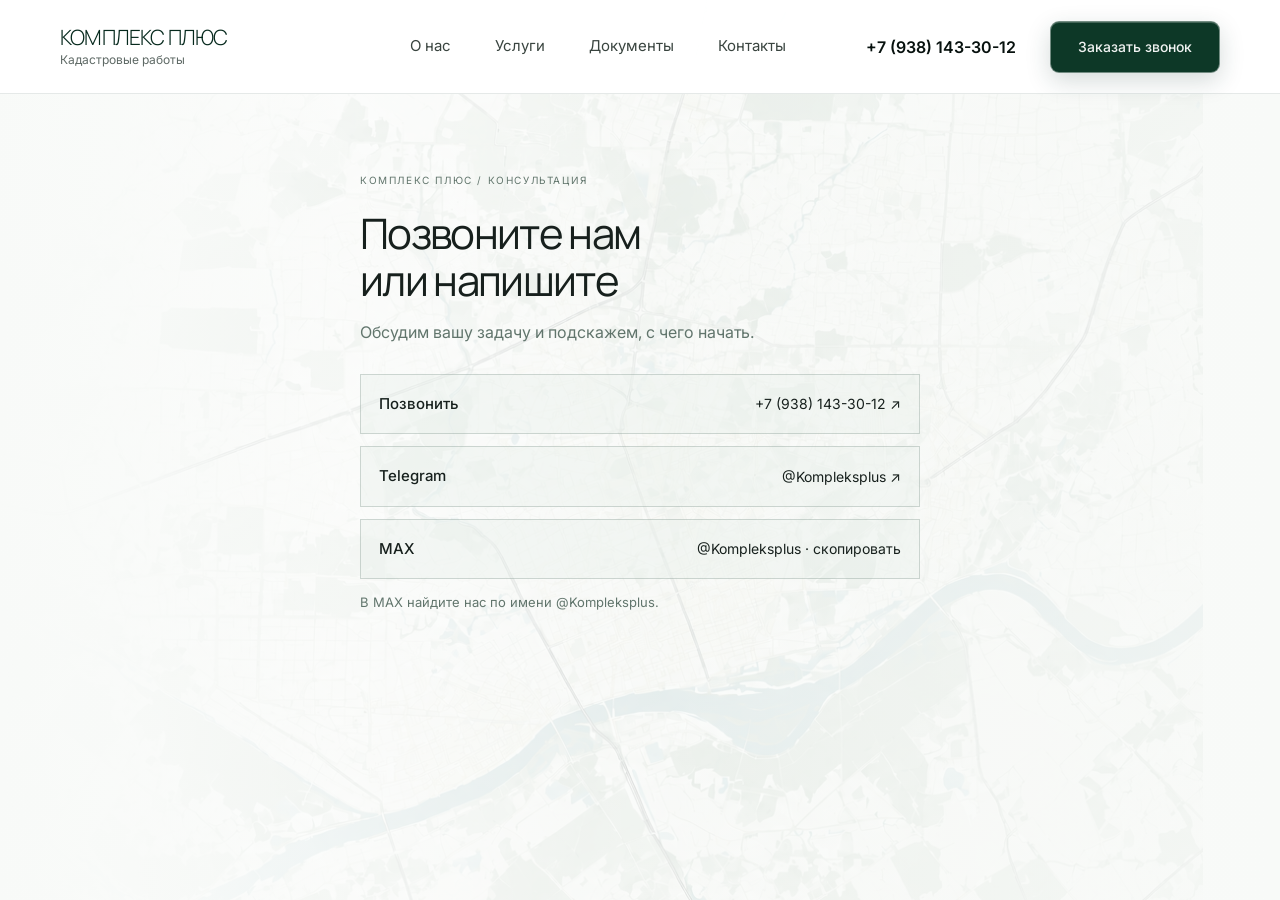
==== PythonProject1/complex-plus/consultation.html @ bce0e41c "Add shared consultation dialog and contact page" ====
<!DOCTYPE html>
<html lang="ru">
<head>
    <meta charset="UTF-8">
    <meta name="viewport" content="width=device-width, initial-scale=1.0">
    <title>Консультация — Комплекс Плюс</title>
    <meta name="description" content="Позвоните нам или напишите в MAX и Telegram.">
    <link rel="preconnect" href="https://fonts.googleapis.com">
    <link rel="preconnect" href="https://fonts.gstatic.com" crossorigin>
    <link href="https://fonts.googleapis.com/css2?family=Inter:wght@400;500;600;700;800&family=Manrope:wght@300;400;500;600;700&display=swap" rel="stylesheet">
    <link rel="stylesheet" href="css/style.css">
    <link rel="stylesheet" href="css/service-map.css">
    <link rel="stylesheet" href="css/service-directions.css">
    <link rel="stylesheet" href="css/mobile.css">
    <link rel="stylesheet" href="css/page-transitions.css">
    <link rel="stylesheet" href="css/consultation.css">
</head>
<body class="service-map-page">
<div class="service-map-background" aria-hidden="true"><img class="service-map-background__image" src="images/rostov-map2.png" alt=""></div>
<header class="header">
    <div class="container header__inner">

        <!-- Возврат на главную страницу -->
        <a href="index.html#home" class="logo" aria-label="Комплекс Плюс — главная страница">
            <span class="logo__title">КОМПЛЕКС ПЛЮС</span>
            <span class="logo__subtitle">Кадастровые работы</span>
        </a>

        <nav class="navigation" aria-label="Основная навигация">
            <a href="index.html#about" class="navigation__link">О нас</a>
            <a href="index.html#services" class="navigation__link">Услуги</a>
            <a href="index.html#documents" class="navigation__link">Документы</a>
            <a href="index.html#contacts" class="navigation__link">Контакты</a>
        </nav>

        <div class="header__right">
            <a href="tel:+79381433012" class="header__phone">+7 (938) 143-30-12</a>
            <a href="index.html#contacts" class="header__button">Заказать звонок</a>
        </div>

        <button class="mobile-menu" type="button" aria-label="Открыть меню">
            <span></span>
            <span></span>
            <span></span>
        </button>

    </div>
</header>
<main class="container consultation-page" aria-label="Консультация">
    <noscript><h1>Позвоните нам или напишите</h1><p><a href="tel:+79381433012">+7 (938) 143-30-12</a></p><p><a href="https://t.me/Kompleksplus">Telegram @Kompleksplus</a></p><p>MAX: @Kompleksplus</p></noscript>
</main>
<script src="js/mobile-menu.js"></script>
<script src="js/page-transitions.js"></script>
<script src="js/consultation.js"></script>
</body>
</html>
---- PythonProject1/complex-plus/css/style.css ----
/* =========/* =========================================================
   COMPLEX PLUS
   MAIN PAGE
   ========================================================= */

:root {
    --hero-map-x: 0px;
    --hero-map-y: 0px;
    --green: #06291d;
    --green-soft: #0c3b2a;
    --green-light: #245440;

    --black: #07110e;
    --text: #17201d;
    --text-soft: #5e6965;

    --white: #ffffff;
    --off-white: #f8faf8;

    --border: #dfe5e1;

    /* Цвет подсветки карты */
    --map-blue: #b9e3e8;
    --map-blue-strong: #9bd7df;

    --container: 1360px;

    --transition:
        0.35s cubic-bezier(.22, 1, .36, 1);
}


/* =========================================================
   RESET
   ========================================================= */

* {
    box-sizing: border-box;
    margin: 0;
    padding: 0;
}

html {
    scroll-behavior: smooth;
    overscroll-behavior-y: none;
}

body {
    min-width: 320px;

    font-family: "Inter", sans-serif;

    font-size: 16px;
    line-height: 1.5;

    color: var(--text);
    background: var(--white);

    -webkit-font-smoothing: antialiased;
}

a {
    color: inherit;
    text-decoration: none;
}

button,
input,
textarea {
    font: inherit;
}

button {
    border: 0;
}

img {
    display: block;
    max-width: 100%;
}


/* =========================================================
   CONTAINER
   ========================================================= */

.container {
    width: min(
        calc(100% - 120px),
        var(--container)
    );

    margin: 0 auto;
}


/* =========================================================
   HEADER
   ========================================================= */

.header {
    position: relative;
    z-index: 20;

    height: 94px;

    background: rgba(255, 255, 255, 0.96);

    border-bottom:
        1px solid rgba(6, 41, 29, 0.10);
}

.header__inner {
    height: 100%;

    display: flex;
    align-items: center;
}


/* LOGO */

.logo {
    display: flex;
    flex-direction: column;

    flex-shrink: 0;
}

.logo__title {
    color: var(--green);

    font-family: "Manrope", sans-serif;
    font-size: 21px;
    line-height: 1.1;
    font-weight: 300;

    letter-spacing: -0.8px;
}

.logo__subtitle {
    margin-top: 4px;

    color: var(--text-soft);

    font-size: 12px;
    line-height: 1.2;
}


/* NAVIGATION */

.navigation {
    display: flex;
    align-items: center;

    gap: 44px;

    margin-left: auto;
    margin-right: 80px;
}

.navigation__link {
    position: relative;

    color: #39443f;

    font-size: 15px;
    font-weight: 400;

    transition: color var(--transition);
}

.navigation__link:hover {
    color: var(--green);
}


/* HEADER RIGHT */

.header__right {
    display: flex;
    align-items: center;

    gap: 34px;
}

.header__phone {
    white-space: nowrap;

    color: var(--black);

    font-size: 16px;
    font-weight: 600;
}

.header__button {
    min-height: 52px;

    display: inline-flex;
    align-items: center;
    justify-content: center;

    padding: 0 27px;

    color: rgba(255, 255, 255, 0.94);

    background: #0d3827;

    border: 1px solid rgba(255, 255, 255, 0.42);
    border-radius: 9px;

    font-size: 14px;
    font-weight: 500;

    backdrop-filter: blur(12px);
    -webkit-backdrop-filter: blur(12px);

    box-shadow:
        inset 0 1px 0 rgba(255, 255, 255, 0.22),
        0 8px 25px rgba(22, 56, 50, 0.18);

    transition:
        transform var(--transition),
        background var(--transition),
        box-shadow var(--transition);
}
.header__button:hover {
    transform: translateY(-2px);

    background: #0d3827;

    box-shadow:
        inset 0 1px 0 rgba(255, 255, 255, 0.28),
        0 12px 30px rgba(22, 56, 50, 0.25);
}
/* MOBILE MENU */

.mobile-menu {
    display: none;

    width: 44px;
    height: 44px;

    margin-left: auto;

    align-items: center;
    justify-content: center;
    flex-direction: column;

    gap: 5px;

    background: transparent;

    cursor: pointer;
}

.mobile-menu span {
    width: 21px;
    height: 1px;

    background: var(--green);
}


/* =========================================================
   HERO
   ========================================================= */

.hero {
    position: relative;

    min-height: 770px;

    overflow: hidden;

    background: var(--white);
}


/* =========================================================
   MAP
   ========================================================= */

.hero__map {
    position: absolute;

    z-index: 0;

    top: 0;
    right: 0;
    bottom: 0;

    width: 72%;

    overflow: hidden;
}


/* КАРТА */

.hero__map-image {
    position: absolute;

    width: 100%;
    height: 100%;

    object-fit: cover;

    opacity: 0.27;

    filter:
        saturate(0.65)
        contrast(0.88)
        brightness(1.08);

    transform: scale(1.04);

    transition:
        opacity 1s ease,
        transform 1.4s cubic-bezier(.22, 1, .36, 1);
}


/* Плавное растворение карты слева */

.hero__map-fade {
    position: absolute;
    z-index: 1;

    inset: 0;

    background:
        linear-gradient(
            90deg,
            #ffffff 0%,
            rgba(255,255,255,0.82) 10%,
            rgba(255,255,255,0.30) 32%,
            rgba(255,255,255,0.06) 58%,
            rgba(255,255,255,0) 100%
        );

    pointer-events: none;
}


/* =========================================================
   HERO CONTENT
   ========================================================= */

.hero__container {
    position: relative;
    z-index: 5;

    min-height: 770px;

    display: flex;
    align-items: center;
}

.hero__content {
    width: 680px;
    padding-top: 0;
    transform: translateY(-50px);
}


/* EYEBROW */

.hero__eyebrow {
    margin-bottom: 28px;

    color: #2c644a;

    font-size: 12px;
    font-weight: 500;

    letter-spacing: 2.6px;

    opacity: 0;

    animation:
        heroFadeUp 0.8s 0.1s forwards;
}



/* SUBTITLE */

.hero__subtitle {
    margin-top: 31px;

    color: var(--green);

    font-size: 30px;
    line-height: 1.35;

    font-weight: 600;

    letter-spacing: -0.8px;

    opacity: 0;

    animation:
        heroFadeUp 0.9s 0.35s forwards;
}


/* DESCRIPTION */

.hero__description {
    max-width: 515px;

    margin-top: 25px;

    color: #5b6662;

    font-size: 18px;
    line-height: 1.65;

    font-weight: 400;

    opacity: 0;

    animation:
        heroFadeUp 0.9s 0.5s forwards;
}


/* BUTTON */


/* =========================================================
   OFFICE LOCATION
   ========================================================= */

.office-location {
    position: absolute;
    z-index: 8;

    left: 62%;
    top: 52%;

    width: 30px;
    height: 30px;
}


/* PIN */

.office-pin {
    position: absolute;

    inset: 0;

    width: 30px;
    height: 30px;

    display: flex;
    align-items: center;
    justify-content: center;

    border:
        1px solid rgba(6, 41, 29, 0.35);

    border-radius: 50%;

    background:
        rgba(255, 255, 255, 0.55);

    backdrop-filter: blur(3px);

    cursor: pointer;

    transition:
        transform var(--transition),
        background var(--transition);
}

.office-pin span {
    width: 11px;
    height: 11px;

    border-radius: 50%;

    background: var(--green);

    box-shadow:
        0 0 0 5px rgba(6, 41, 29, 0.10);
}


/* WAVES */

.office-pulse {
    position: absolute;

    left: 50%;
    top: 50%;

    width: 30px;
    height: 30px;

    border:
        1px solid rgba(6, 41, 29, 0.28);

    border-radius: 50%;

    transform:
        translate(-50%, -50%)
        scale(1);

    pointer-events: none;

    opacity: 0;
}

.office-pulse--one {
    animation:
        pulse 2.8s infinite;
}

.office-pulse--two {
    animation:
        pulse 2.8s 1.4s infinite;
}


/* CITY */

.office-city {
    position: absolute;

    top: 42px;
    left: 50%;

    transform:
        translateX(-50%);

    white-space: nowrap;

    color: rgba(7, 25, 18, 0.55);

    font-size: 19px;
    font-weight: 500;
}


/* =========================================================
   OFFICE CARD
   ========================================================= */

.office-card {
    position: absolute;
    z-index: 10;

    left: 50%;
    bottom: 43px;

    width: 450px;
    min-height: 170px;

    display: grid;

    grid-template-columns:
        155px 1fr;

    padding: 13px;

    background:
        rgba(255,255,255,0.97);

    border:
        1px solid rgba(6,41,29,0.08);

    border-radius: 9px;

    box-shadow:
        0 20px 60px rgba(6, 41, 29, 0.14),
        0 3px 12px rgba(6, 41, 29, 0.05);

    transform:
        translate(-50%, 20px)
        scale(0.94);

    transform-origin:
        center bottom;

    opacity: 0;
    visibility: hidden;

    transition:
        opacity 0.4s ease,
        visibility 0.4s ease,
        transform 0.55s cubic-bezier(.22, 1, .36, 1);
}


/* TRIANGLE */

.office-card::after {
    content: "";

    position: absolute;

    bottom: -9px;
    left: 50%;

    width: 17px;
    height: 17px;

    background: white;

    border-right:
        1px solid rgba(6,41,29,0.08);

    border-bottom:
        1px solid rgba(6,41,29,0.08);

    transform:
        translateX(-50%)
        rotate(45deg);
}


/* SHOW CARD */

.office-location:hover .office-card,
.office-location--active .office-card {
    opacity: 1;

    visibility: visible;

    transform:
        translate(-50%, 0)
        scale(1);
}

.office-location:hover .office-pin {
    transform: scale(1.08);
}


/* CARD IMAGE */

.office-card__image {
    width: 155px;
    height: 144px;

    overflow: hidden;

    border-radius: 5px;
}

.office-card__image img {
    width: 100%;
    height: 100%;

    object-fit: cover;

    transition:
        transform 0.7s
        cubic-bezier(.22, 1, .36, 1);
}

.office-location:hover
.office-card__image img {
    transform: scale(1.04);
}


/* CARD CONTENT */

.office-card__content {
    position: relative;

    padding:
        8px
        28px
        8px
        20px;
}

.office-card__content strong {
    display: block;

    margin-bottom: 9px;

    color: var(--black);

    font-size: 16px;
    font-weight: 600;
}

.office-card__content p {
    color: #222b27;

    font-size: 15px;
    line-height: 1.45;
}

.office-card__content span {
    display: block;

    margin-top: 13px;

    color: #68736e;

    font-size: 13px;
    line-height: 1.35;
}


/* ARROW */

.office-card__arrow {
    position: absolute;

    right: 20px;
    bottom: 20px;

    color: var(--green);

    font-size: 23px;

    transition:
        transform var(--transition);
}

.office-location:hover
.office-card__arrow {
    transform: translateX(5px);
}


/* CLOSE */

.office-card__close {
    position: absolute;
    z-index: 5;

    top: 11px;
    right: 13px;

    width: 22px;
    height: 22px;

    display: flex;
    align-items: center;
    justify-content: center;

    color: #89928e;

    background: transparent;

    font-size: 20px;
    line-height: 1;

    cursor: pointer;
}


/* =========================================================
   STATS
   ========================================================= */

.hero-stats {
    position: relative;
    z-index: 10;

    background: var(--white);
}

.hero-stats__inner {
    min-height: 125px;

    display: grid;

    grid-template-columns:
        repeat(3, 1fr);

    border-top:
        1px solid var(--border);
}

.stat {
    display: flex;
    align-items: center;

    gap: 23px;

    padding: 0 32px;

    border-right:
        1px solid var(--border);
}

.stat:first-child {
    padding-left: 0;
}

.stat:last-child {
    border-right: 0;
}

.stat strong {
    color: var(--black);

    font-size: 43px;
    line-height: 1;

    font-weight: 600;

    letter-spacing: -2px;
}

.stat span {
    color: #5d6864;

    font-size: 15px;
    line-height: 1.4;
}


/* =========================================================
   HERO ANIMATION
   ========================================================= */

@keyframes heroFadeUp {

    from {
        opacity: 0;

        transform:
            translateY(25px);
    }

    to {
        opacity: 1;

        transform:
            translateY(0);
    }
}


/* =========================================================
   OFFICE PULSE
   ========================================================= */

@keyframes pulse {

    0% {
        opacity: 0;

        transform:
            translate(-50%, -50%)
            scale(1);
    }

    15% {
        opacity: 0.7;
    }

    70% {
        opacity: 0;

        transform:
            translate(-50%, -50%)
            scale(3.5);
    }

    100% {
        opacity: 0;

        transform:
            translate(-50%, -50%)
            scale(3.5);
    }
}


/* =========================================================
   RESPONSIVE
   ========================================================= */

@media (max-width: 1100px) {

    .container {
        width:
            min(
                calc(100% - 70px),
                var(--container)
            );
    }

    .navigation {
        gap: 25px;

        margin-right: 35px;
    }

    .header__phone {
        display: none;
    }

    .hero__map {
        width: 65%;
    }

    .hero__content {
        width: 500px;
    }

    .office-location {
        left: 58%;
    }
}


/* =========================================================
   TABLET / MOBILE
   ========================================================= */

@media (max-width: 800px) {

    .container {
        width:
            calc(100% - 40px);
    }


    /* HEADER */

    .header {
        height: 76px;
    }

    .navigation,
    .header__right {
        display: none;
    }

    .mobile-menu {
        display: flex;
    }

    .logo__title {
        font-size: 18px;
    }

    .logo__subtitle {
        font-size: 10px;
    }


    /* HERO */

    .hero {
        min-height: 760px;
    }

    .hero__container {
        min-height: 760px;

        align-items: flex-start;

        padding-top: 95px;
    }

    .hero__content {
        width: 100%;

        position: relative;

        z-index: 6;
    }

    .hero__eyebrow {
        max-width: 320px;

        font-size: 10px;
        line-height: 1.7;

        letter-spacing: 2px;
    }

    .hero__title {
        font-size:
            clamp(60px, 17vw, 86px);

        letter-spacing: -4px;
    }

    .hero__subtitle {
        font-size: 23px;
    }

    .hero__description {
        max-width: 390px;

        font-size: 16px;
    }

    .hero__button {
        width:
            min(100%, 335px);
    }


    /* MAP */

    .hero__map {
        top: auto;
        bottom: 0;

        width: 100%;
        height: 55%;

        opacity: 0.9;
    }

    .hero__map-fade {
        background:
            linear-gradient(
                180deg,
                #ffffff 0%,
                rgba(255,255,255,0.88) 14%,
                rgba(255,255,255,0.25) 55%,
                rgba(255,255,255,0.08) 100%
            );
    }

    .hero__map-image {
        opacity: 0.22;
    }


    /* DISTRICTS */

.district--proletarsky {
        left: 73%;
        top: 58%;
    }

    .district--sovetsky {
        left: 28%;
        top: 51%;
    }

    .district--zheleznodorozhny {
        left: 42%;
        top: 73%;
    }

    .district--oktyabrsky {
        left: 72%;
        top: 29%;
    }


    /* OFFICE */

    .office-location {
        left: 57%;
        top: 58%;
    }

    .office-city {
        font-size: 16px;
    }

    .office-card {
        width:
            min(
                390px,
                calc(100vw - 40px)
            );

        grid-template-columns:
            110px 1fr;

        min-height: 130px;

        bottom: 38px;
    }

    .office-card__image {
        width: 110px;
        height: 105px;
    }

    .office-card__content {
        padding-left: 14px;
        padding-right: 20px;
    }

    .office-card__content strong {
        font-size: 14px;
    }

    .office-card__content p {
        font-size: 12px;
    }

    .office-card__content span {
        font-size: 11px;
    }


    /* STATS */

    .hero-stats__inner {
        min-height: auto;

        grid-template-columns: 1fr;

        padding: 0;
    }

    .stat,
    .stat:first-child {
        min-height: 95px;

        padding: 20px 0;

        border-right: 0;

        border-bottom:
            1px solid var(--border);
    }

    .stat:last-child {
        border-bottom: 0;
    }

    .stat strong {
        font-size: 34px;
    }
}


/* =========================================================
   SMALL MOBILE
   ========================================================= */

@media (max-width: 500px) {

    .hero__title {
        font-size: 62px;

        letter-spacing: -3px;
    }

    .hero__subtitle {
        font-size: 21px;
    }

    .hero__description {
        font-size: 15px;
    }

    .office-location {
        left: 54%;
    }

    .office-card {
        grid-template-columns:
            95px 1fr;

        width:
            calc(100vw - 30px);
    }

    .office-card__image {
        width: 95px;
        height: 95px;
    }

    .office-card__content p {
        font-size: 11px;
    }

    .office-card__content span {
        margin-top: 8px;

        font-size: 10px;
    }

    /*
     * На очень маленьком экране районы становятся
     * ещё спокойнее, чтобы карта не превращалась
     * в набор ярких пятен.
     */

}


/* =========================================================
   REDUCED MOTION
   ========================================================= */

@media (prefers-reduced-motion: reduce) {

    html {
        scroll-behavior: auto;
    }

    *,
    *::before,
    *::after {
        animation-duration: 0.01ms !important;

        animation-iteration-count: 1 !important;

        transition-duration: 0.01ms !important;
    }
}
/* =========================================================
/* =========================================================
   DISTRICT GLOW CANVAS
   ========================================================= */

.district-glow-canvas {
    position: absolute;

    inset: 0;

    width: 100%;
    height: 100%;

    z-index: 3;

    pointer-events: none;
}


/* =========================================================
   GLOW CANVAS
   ========================================================= */


/* =========================================================
   HERO — FINAL VISUAL TUNING
   Только Hero. Существующая механика районов не удаляется.
   ========================================================= */

.hero {
    --hero-green: #06291d;
    --hero-green-soft: #245440;
    --hero-line: rgba(6, 41, 29, .13);
    --hero-line-light: rgba(6, 41, 29, .065);
    --hero-muted: #68736e;
    position: relative;
    min-height: clamp(700px, calc(100svh - 88px), 900px);
    height: clamp(700px, calc(100svh - 88px), 900px);
    overflow: hidden;
    isolation: isolate;
    background: #fbfcfa;
}

.hero__map {
    top: 0;
    right: 0;
    bottom: 0;
    width: clamp(650px, 61vw, 1050px);
    height: 100%;
    overflow: hidden;
    z-index: 0;
    opacity: 1;
}

.hero__map-image {
    position: absolute;
    inset: 0;
    width: 100%;
    height: 100%;
    object-fit: contain;
    object-position: 56% 50%;
    opacity: .34;
    filter: saturate(.48) contrast(.94) brightness(1.08);
    transform: translate3d(var(--hero-map-x, 0px), var(--hero-map-y, 0px), 0);
    transition: transform 1.2s cubic-bezier(.22,1,.36,1), opacity .9s ease;
    will-change: transform;
}

.hero__map-fade {
    z-index: 1;
    background:
        linear-gradient(90deg,
            #fbfcfa 0%,
            rgba(251,252,250,.94) 13%,
            rgba(251,252,250,.55) 31%,
            rgba(251,252,250,.12) 57%,
            rgba(251,252,250,0) 82%),
        linear-gradient(180deg,
            rgba(251,252,250,.04) 0%,
            rgba(251,252,250,0) 74%,
            rgba(251,252,250,.24) 100%);
}

.district-glow-canvas {
    z-index: 3;
    opacity: .9;
}


.hero__technical {
    position: absolute;
    inset: 0;
    z-index: 2;
    pointer-events: none;
}

.hero-tech-line {
    position: absolute;
    display: block;
    background: var(--hero-line-light);
}

.hero-tech-line--h1 { left: 0; top: 24%; width: 44%; height: 1px; }
.hero-tech-line--h2 { left: 38%; bottom: 23%; width: 47%; height: 1px; }
.hero-tech-line--v1 { left: 38%; top: 12%; width: 1px; height: 73%; }
.hero-tech-line--v2 { right: 11%; top: 10%; width: 1px; height: 78%; background: var(--hero-line); }

.hero-tech-label {
    position: absolute;
    font: 500 9px/1 "Inter", sans-serif;
    letter-spacing: .12em;
    text-transform: uppercase;
    color: rgba(70,86,80,.46);
    white-space: nowrap;
}

.hero-tech-label--object { left: 39%; top: 21%; color: var(--hero-green-soft); }
.hero-tech-label--boundary { left: 57%; top: 16%; }
.hero-tech-label--region { right: 13%; top: 15%; color: var(--hero-green-soft); }
.hero-tech-label--scale { right: 12.8%; bottom: 20%; }
.hero-tech-label--coords { left: 39%; bottom: 20%; }

.hero-tech-point {
    position: absolute;
    width: 5px;
    height: 5px;
    border: 1px solid var(--hero-green-soft);
    border-radius: 50%;
    opacity: .55;
}
.hero-tech-point--map { right: 23%; top: 52%; }

.hero__container {
    position: relative;
    z-index: 7;
    height: 100%;
    min-height: 0;
    display: block;
    padding-top: clamp(94px, 12vh, 132px);
    box-sizing: border-box;
}

.hero__content {
    width: min(650px, 48vw);
    position: relative;
}

.hero__eyebrow {
    margin: 0 0 clamp(18px, 2.4vh, 28px);
    color: var(--hero-green-soft);
    font: 500 10px/1.2 "Inter", sans-serif;
    letter-spacing: .16em;
    text-transform: uppercase;
}

.hero__title {
    margin: 0;
    max-width: 720px;

    color: var(--hero-green);

    font-family: "Manrope", sans-serif;
    font-size: clamp(38px, 3.4vw, 48px);
    line-height: 1.08;
    font-weight: 400;
    letter-spacing: -.035em;

    text-transform: none;
}

.hero__subtitle {
    max-width: 620px;

    margin: 24px 0 0;

    color: #294439;

    font-family: "Manrope", sans-serif;
    font-size: clamp(20px, 1.65vw, 25px);
    line-height: 1.28;
    font-weight: 400;
    letter-spacing: -.025em;
}

.hero__description {
    max-width: 500px;
    margin: 18px 0 0;
    color: var(--hero-muted);
    font-size: 14px;
    line-height: 1.62;
    font-weight: 400;
}

.hero__button {
    min-height: 52px;
    display: inline-flex;
    align-items: center;
    gap: 24px;

    margin-top: clamp(35px, 5vh, 50px);
    position: relative;
    top: 25px;
    padding: 0 22px;

    color: #ffffff;
    background: var(--hero-green);

    border: 1px solid var(--hero-green);
    border-radius: 4px;

    font: 500 15px/1.2 "Inter", sans-serif;

    transition:
        color .22s ease,
        border-color .22s ease,
        background-color .35s ease,
        gap .4s cubic-bezier(.22,1,.36,1);
}

.hero__button:hover {
    transform: none;
    color: var(--hero-green);
    background: #ffffff;
    border-color: var(--hero-green);
    box-shadow: none;
    gap: 21px;
}

.hero__button-arrow {
    color: var(--hero-green-soft);
    transition: transform .28s cubic-bezier(.22,1,.36,1);
}
.hero__button:hover .hero__button-arrow { transform: translateX(3px); }

.hero__quick-links {
    position: absolute;
    left: 0;
    bottom: clamp(34px, 6vh, 58px);
    z-index: 8;
    display: grid;
    grid-template-columns: repeat(5, max-content);
    gap: clamp(14px, 2vw, 30px);
    width: auto;
    margin: 0;
    transform: none;
    white-space: normal;
}

.hero__quick-links a {
    display: grid;
    grid-template-columns: auto 30px;
    grid-template-rows: auto auto;
    column-gap: 8px;
    row-gap: 5px;
    min-width: 112px;
    color: #54685e;
    font: 400 10px/1.25 "Inter", sans-serif;
    letter-spacing: .01em;
    text-decoration: none;
    opacity: .1;
    transition: color .22s ease, opacity .22s ease;
}

.hero__quick-links a span {
    grid-column: 1;
    grid-row: 1;
    color: rgba(37,63,53,.85);
    font-size: 15px;
    letter-spacing: .08em;
    transition: color .22s ease;
}

.hero__quick-links a i {
    grid-column: 2;
    grid-row: 1;
    align-self: center;
    display: block;
    width: 24px;
    height: 1px;
    background: rgba(6,41,29,.16);
    transition: width .28s cubic-bezier(.22,1,.36,1), background .22s ease;
}

.hero__quick-links a b {
    grid-column: 1 / -1;
    grid-row: 2;
    font-weight: 400;
}

.hero__quick-links a:hover { color: var(--hero-green); opacity: 1; }
.hero__quick-links a:hover span { color: var(--hero-green-soft); }
.hero__quick-links a:hover i { width: 32px; background: var(--hero-green-soft); }

.hero__map-coordinates {
    position: absolute;
    right: 14%;
    bottom: clamp(34px, 6vh, 58px);
    z-index: 6;
    display: flex;
    gap: 22px;
    color: rgba(70,86,80,.48);
    font: 500 9px/1 "Inter", sans-serif;
    letter-spacing: .12em;
    text-transform: uppercase;
}
.hero__map-coordinates span:first-child { color: var(--hero-green-soft); }

.hero-scroll {
    position: absolute;
    top: 50%;
    right: clamp(18px, 2.5vw, 36px);
    z-index: 10;
    width: 24px;
    height: 230px;
    transform: translateY(-50%);
    display: flex;
    flex-direction: column;
    align-items: center;
    pointer-events: none;
}
.hero-scroll__index {
    color: rgba(70,86,80,.46);
    font: 500 8px/1 "Inter", sans-serif;
    letter-spacing: .08em;
    white-space: nowrap;
}

.hero-scroll__label {
    display: none;
}
.hero-scroll__label { writing-mode: vertical-rl; margin-top: 12px; }
.hero-scroll__track {
    position: relative;
    width: 1px;
    height: 145px;
    margin-top: 12px;
    background: rgba(6,41,29,.12);
    overflow: hidden;
}
.hero-scroll__track i {
    position: absolute;
    left: 0;
    top: 0;
    width: 1px;
    height: 0;
    background: var(--hero-green-soft);
}

.hero-cursor {
    position: fixed;
    left: 0;
    top: 0;
    z-index: 10050;
    width: 14px;
    height: 14px;
    pointer-events: none;
    opacity: 0;
    transform: translate3d(-100px,-100px,0);
    transition: opacity .2s ease, width .18s ease, height .18s ease;
}
.hero-cursor::before,
.hero-cursor::after,
.hero-cursor span::before,
.hero-cursor span::after {
    content: "";
    position: absolute;
    background: var(--hero-green);
}
.hero-cursor::before { left: 6px; top: 1px; width: 1px; height: 12px; }
.hero-cursor::after { left: 1px; top: 6px; width: 12px; height: 1px; }
.hero-cursor span::before { display: none; }
.hero-cursor span::after { display: none; }
.hero-cursor.is-visible { opacity: .78; }
.hero-cursor.is-active { width: 18px; height: 18px; }
.hero-cursor.is-active::before { left: 8px; height: 16px; }
.hero-cursor.is-active::after { top: 8px; width: 16px; }


@keyframes heroSystemIn {
    from { opacity: 0; transform: translateY(16px); }
    to { opacity: 1; transform: translateY(0); }
}

@media (prefers-reduced-motion: reduce) {
    .hero__content > *, .hero.hero--ready .hero__quick-links { animation: none !important; opacity: 1; transform: none; }
    .hero__map-image { transition: none; }
}

@media (max-width: 1100px) and (min-width: 801px) {
    .hero__map { width: 60vw; }
    .hero__content {
    width: min(700px, 48vw);
    position: relative;
}
    .hero__quick-links { gap: 14px; }
    .hero__quick-links a { min-width: 94px; }
}


/* =========================================================
   HERO — STABILITY PATCH
   Только безопасные исправления Hero.
   ========================================================= */

/* Карта всегда остаётся внутри собственного viewport. */
.hero__map {
    overflow: hidden;
}

.hero__map-image {
    max-width: 100%;
    max-height: 100%;
    object-fit: contain;
}

/*
 * Hero не должен становиться пустым, если interaction JS
 * временно не загрузился. Под loader контент всё равно скрыт
 * самим loader, а после его исчезновения Hero уже виден.
 */
.hero__content > * {
    opacity: 1;
    transform: none;
}

.hero.hero--ready .hero__content > * {
    opacity: 0;
    transform: translateY(16px);
    animation: heroSystemIn .8s cubic-bezier(.22,1,.36,1) forwards;
}

.hero.hero--ready .hero__eyebrow { animation-delay: .05s; }
.hero.hero--ready .hero__title { animation-delay: .13s; }
.hero.hero--ready .hero__subtitle { animation-delay: .22s; }
.hero.hero--ready .hero__description { animation-delay: .30s; }
.hero.hero--ready .hero__button { animation-delay: .39s; }

.hero.hero--ready .hero__quick-links {
    opacity: 1;
    transform: none;
    animation: none;
}
/* Технические маркеры не превращаются в крупные кресты. */
.hero-tech-point {
    width: 4px;
    height: 4px;
    opacity: .42;
}

/* Cursor существует только в Hero и не влияет на layout. */
.hero-cursor {
    pointer-events: none;
}

/* На устройствах без точного указателя cursor полностью выключен. */
@media (pointer: coarse) {
    .hero-cursor {
        display: none !important;
    }
}


/* =========================================================
   COMPLEX PLUS — GLOBAL CURSOR + FIXED PAGE SCROLL
   ========================================================= */
html.has-custom-scroll {
    scrollbar-width: none;
    -ms-overflow-style: none;
    scroll-behavior: smooth;
}
html.has-custom-scroll::-webkit-scrollbar, html.has-custom-scroll body::-webkit-scrollbar {
    width: 0; height: 0; display: none;
}

@media (pointer: fine) {
    body.has-custom-cursor, body.has-custom-cursor * { cursor: none !important; }
    .hero-cursor {
        position: fixed !important;
        left: 0; top: 0;
        z-index: 2147483647 !important;
        pointer-events: none !important;
    }
}

@media (pointer: coarse) {
    html, body, body * { cursor: auto !important; }
    .hero-cursor { display: none !important; }
}

.hero-scroll {
    position: fixed !important;
    top: 50%;
    right: clamp(18px, 2.5vw, 36px);
    z-index: 2147483646 !important;
    width: 42px;
    height: 230px;
    transform: translateY(-50%);
    pointer-events: none !important;
    display: flex;
    flex-direction: column;
    align-items: center;
}
.hero-scroll__track {
    position: relative;
    width: 1px;
    height: 145px;
    margin-top: 12px;
    background: rgba(6,41,29,.12);
    overflow: visible;
}
.hero-scroll__track i {
    background: #0c3b2a;
    transition: height .12s linear;
}

.hero__quick-links {
    bottom: clamp(148px, 19vh, 182px) !important;
}

.hero__map {
    width: min(72vw, 1080px);
    height: 100%;
}
.hero__map-image {
    width: 112%;
    height: 112%;
    max-width: none;
    max-height: none;
    object-fit: contain;
    object-position: 56% 50%;
    transform: translate3d(0, 0, 0);
}

@media (max-width: 1100px) and (min-width: 761px) {
    .hero__map { width: 68vw; }
    .hero__map-image { width: 108%; height: 108%; }
}

@media (max-width: 760px) {
    .hero-scroll { right: 10px !important; }
    .hero__quick-links { bottom: 72px !important; }
    .hero__map { width: 100%; }
    .hero__map-image { width: 100%; height: 100%; max-width: 100%; max-height: 100%; }
}

/* =========================================================
   FINAL FIX — HERO MAP + DISTRICT MASK ALIGNMENT
   Карта и canvas-маска имеют один и тот же viewport.
   ========================================================= */
.hero__map-image,
.district-glow-canvas {
    position: absolute;
    left: -8%;
    top: -10%;
    width: 116%;
    height: 116%;
    max-width: none;
    max-height: none;
}

.hero__map-image {
    object-fit: contain;
    object-position: 50% 50%;
    transform: none;
}

.district-glow-canvas {
    right: auto;
    bottom: auto;
}


/* Глобальный crosshair должен сохранить цвет после переноса в body. */
.hero-cursor,
.hero-cursor::before,
.hero-cursor::after {
    --hero-green: #06291d;
}

.hero-cursor {
    opacity: 0;
    visibility: visible;
}

.hero-cursor.is-visible {
    opacity: .82;
}

/* =========================================================
   ABOUT — CLEAN ASSEMBLY
   ========================================================= */

.about-section {
    position: relative;
    height: 190vh;
    min-height: 0;
    overflow: visible;

    background: #fbfcfa;

    color: #1d4035;
}


.about__stage {
    position: relative;

    width: 100%;
    height: 100%;
}


.about__sticky {
    position: sticky;

    top: 0;

    width: 100%;
    height: 100vh;

    min-height: 680px;

    display: flex;
    align-items: center;

    overflow: hidden;

    z-index: 1;
}


/* =========================================================
   CONTENT
   ========================================================= */

.about__inner {
    position: relative;

    z-index: 5;

    width: min(
        calc(100% - 120px),
        1320px
    );

    height: 100%;

    margin: 0 auto;

    display: flex;
    flex-direction: column;
    justify-content: center;

    padding: 92px 0 64px;
}


.about__meta {
    position: absolute;

    top: 78px;
    left: 0;
    right: 0;

    display: flex;
    justify-content: space-between;
    align-items: center;

    pointer-events: none;
}


.about__eyebrow,
.about__index {
    color: rgba(65, 86, 78, .55);

    font-family: "Inter", sans-serif;

    font-size: 9px;
    line-height: 1;

    font-weight: 400;

    letter-spacing: .22em;

    text-transform: uppercase;
}


.about__index {
    color: rgba(65, 86, 78, .38);
}


/* =========================================================
   MAIN COPY
   ========================================================= */

.about__copy {
    width: min(
        1180px,
        100%
    );

    margin: 0 auto;

    text-align: center;

    position: relative;
}


.about__statement {
    margin: 0 auto;

    width: 100%;

    color: #1d4035;

    /*
     * Manrope остаётся единственным шрифтом,
     * потому что он уже подключён в index.html.
     *
     * Размер уменьшен и начертание облегчено,
     * чтобы приблизиться к пропорциям референса.
     */

    font-family: "Manrope", sans-serif;

    font-size: clamp(
        42px,
        4.15vw,
        66px
    );

    line-height: 1.08;

    font-weight: 400;

    letter-spacing: -.052em;

    text-align: center;
}


.about__line {
    position: relative;

    display: block;

    width: 100%;

    overflow: visible;
}


/* =========================================================
   CHARACTER ASSEMBLY
   ========================================================= */

.about__fragment {
    position: relative;

    display: inline-block;

    opacity: 0;

    filter: blur(5px);

    transform:
        translate3d(0, 7px, 0);

    will-change:
        opacity,
        transform,
        filter;
}


.about__char {
    display: inline-block;

    opacity: 0;

    filter: blur(4px);

    transform:
        translate3d(0, 3px, 0);

    will-change:
        opacity,
        transform,
        filter;

    /*
     * Никаких CSS transition здесь:
     * движение полностью управляется scroll progress.
     */
}


.about__fragment--brand {
    color: #153f34;

    font-weight: 700;

    letter-spacing: -.055em;
}


.about__fragment em {
    color: #365d50;

    font-style: normal;

    font-weight: 400;
}


/* =========================================================
   DECORATIVE CORNERS AROUND BRAND
   =========================================================

   Не карточка и не рамка.
   Только четыре лёгких технических уголка,
   как в референсе.
   ========================================================= */

.about__line--brand {
    display: inline-block;

    width: auto;

    padding: 0 22px;
}


.about__line--brand::before,
.about__line--brand::after {
    content: "";

    position: absolute;

    top: 50%;

    width: 13px;
    height: 13px;

    pointer-events: none;

    transform: translateY(-50%);
}


/*
 * Левая часть:
 * верхний и нижний угол.
 */

.about__line--brand::before {
    left: 0;

    background:
        linear-gradient(
            #48675d,
            #48675d
        ) left top / 8px 1px no-repeat,

        linear-gradient(
            #48675d,
            #48675d
        ) left top / 1px 8px no-repeat,

        linear-gradient(
            #48675d,
            #48675d
        ) left bottom / 8px 1px no-repeat,

        linear-gradient(
            #48675d,
            #48675d
        ) left bottom / 1px 8px no-repeat;

    opacity: .72;
}


/*
 * Правая часть:
 * верхний и нижний угол.
 */

.about__line--brand::after {
    right: 0;

    background:
        linear-gradient(
            #48675d,
            #48675d
        ) right top / 8px 1px no-repeat,

        linear-gradient(
            #48675d,
            #48675d
        ) right top / 1px 8px no-repeat,

        linear-gradient(
            #48675d,
            #48675d
        ) right bottom / 8px 1px no-repeat,

        linear-gradient(
            #48675d,
            #48675d
        ) right bottom / 1px 8px no-repeat;

    opacity: .72;
}


/* =========================================================
   DESCRIPTION
   ========================================================= */

.about__text {
    width: min(
        700px,
        100%
    );

    margin: 42px auto 0;

    color: #64776f;

    font-family: "Inter", sans-serif;

    font-size: clamp(
        14px,
        1.08vw,
        17px
    );

    line-height: 1.58;

    font-weight: 400;

    letter-spacing: -.012em;

    text-align: center;
}


.about__text-line {
    display: block;

    opacity: 0;

    filter: blur(3.5px);

    transform:
        translate3d(0, 5px, 0);

    will-change:
        opacity,
        transform,
        filter;
}


/* =========================================================
   GEOMETRY
   ========================================================= */

.about__geometry {
    position: absolute;

    inset: 0;

    z-index: 1;

    pointer-events: none;
}


.about__drawing {
    position: absolute;

    inset: 0;

    width: 100%;
    height: 100%;

    overflow: visible;
}


/*
 * Главная идея:
 * геометрия теперь намного тише текста.
 */

.about__drawing line,
.about__drawing path,
.about__drawing circle {
    fill: none;

    stroke: rgba(
        76,
        103,
        94,
        .10
    );

    stroke-width: 1;

    vector-effect: non-scaling-stroke;
}


.about__grid {
    opacity: .22;
}


.about__boundary {
    opacity: .12;

    will-change:
        opacity,
        transform;
}


.about__cross {
    transform-origin:
        720px 444px;
}


.about__cross circle {
    fill: #55766b;

    stroke: none;
}


/* =========================================================
   TECHNICAL LABELS
   ========================================================= */

.about__technical {
    position: absolute;

    z-index: 2;

    color: rgba(
        70,
        91,
        83,
        .18
    );

    font-family: "Inter", sans-serif;

    font-size: 8px;

    line-height: 1;

    font-weight: 400;

    letter-spacing: .19em;

    text-transform: uppercase;

    white-space: nowrap;

    will-change:
        opacity,
        transform;
}


.about__technical--a {
    left: 9%;
    top: 19%;
}


.about__technical--b {
    right: 10%;
    top: 27%;
}


.about__technical--c {
    left: 11%;
    bottom: 23%;
}


.about__technical--d {
    right: 13%;
    bottom: 19%;
}


.about__technical--e {
    left: 24%;
    top: 31%;

    color: rgba(
        65,
        91,
        82,
        .20
    );
}


.about__technical--f {
    right: 25%;
    bottom: 31%;

    color: rgba(
        65,
        91,
        82,
        .20
    );
}


/* =========================================================
   COMPLETE STATE
   ========================================================= */

.about-section.is-complete
.about__technical {
    color: rgba(
        70,
        91,
        83,
        .14
    );
}


.about-section.is-complete
.about__boundary {
    opacity: .09;
}


/* =========================================================
   MOBILE
   ========================================================= */

@media (max-width: 760px) {

    .about-section {
        height: 180vh;
    }


    .about__sticky {
        height: 100vh;

        min-height: 620px;
    }


    .about__inner {
        width: calc(100% - 32px);

        padding:
            82px
            0
            42px;
    }


    .about__meta {
        top: 72px;
    }


    .about__eyebrow,
    .about__index {
        font-size: 7px;

        letter-spacing: .17em;
    }


    .about__copy {
        width: 100%;
    }


    .about__statement {
        font-size:
            clamp(
                30px,
                8.2vw,
                42px
            );

        line-height: 1.10;

        letter-spacing: -.045em;
    }


    .about__line {
        width: 100%;
    }


    .about__line--brand {
        width: auto;

        max-width: 100%;

        padding:
            0 16px;
    }


    .about__line--brand::before,
    .about__line--brand::after {
        width: 10px;
        height: 10px;
    }


    .about__fragment--brand {
        letter-spacing: -.05em;
    }


    .about__text {
        width: 100%;

        margin-top: 30px;

        font-size: 13px;

        line-height: 1.52;
    }


    .about__text-line {
        display: block;
    }


    .about__geometry {
        opacity: .72;
    }


    .about__grid {
        opacity: .14;
    }


    .about__technical {
        font-size: 6px;

        letter-spacing: .12em;
    }


    .about__technical--a {
        left: 7%;
        top: 16%;
    }


    .about__technical--b {
        right: 7%;
        top: 23%;
    }


    .about__technical--c {
        left: 7%;
        bottom: 19%;
    }


    .about__technical--d {
        right: 7%;
        bottom: 15%;
    }


    .about__technical--e,
    .about__technical--f {
        display: none;
    }


    .about__drawing {
        inset:
            -8%
            -10%;

        width: 120%;
        height: 116%;
    }
}


/* =========================================================
   REDUCED MOTION
   ========================================================= */

@media (prefers-reduced-motion: reduce) {

    .about-section {
        height: auto;

        min-height: 100vh;
    }


    .about__sticky {
        position: relative;

        height: auto;

        min-height: 100vh;
    }


    .about__fragment,
    .about__char,
    .about__text-line,
    .about__technical,
    .about__boundary {
        transition: none;
        animation: none;

        filter: none;

        transform: none;

        opacity: 1;
    }


    .about__technical {
        opacity: .12;
    }


    .about__boundary {
        opacity: .10;
    }
}
/* HEADER V2 — shared visual language; Hero/loader untouched */
.site-header.header{
    height:82px;
    background:rgba(251,252,250,.86);
    border-bottom:1px solid rgba(6,41,29,.08);
    backdrop-filter:blur(10px);
    -webkit-backdrop-filter:blur(10px);
}
.site-header .header__inner{position:relative}
.site-header .logo__title{
    color:#0b4d36;
    font-size:20px;
    font-weight:400;
    letter-spacing:-.8px;
}
.site-header .logo__subtitle{
    margin-top:3px;
    color:rgba(6,41,29,.46);
    font-size:9px;
    letter-spacing:.16em;
    text-transform:uppercase;
}
.site-header .navigation{
    margin-left:auto;
    margin-right:26px;
    gap:0;
    padding:7px 10px;
    background:rgba(255,255,255,.48);
    border:1px solid rgba(6,41,29,.07);
    border-radius:4px;
}
.site-header .navigation__link{
    padding:8px 15px;
    color:rgba(6,41,29,.68);
    font-size:12px;
    letter-spacing:.06em;
    text-transform:uppercase;
}
.site-header .navigation__link::after{
    content:"";
    position:absolute;left:15px;right:15px;bottom:3px;height:1px;
    background:#0b6544;transform:scaleX(0);transform-origin:left;
    transition:transform .45s cubic-bezier(.22,1,.36,1);
}
.site-header .navigation__link::before{
    content:"";position:absolute;width:3px;height:3px;border-radius:50%;
    left:7px;top:50%;background:#0b6544;opacity:0;transform:translateY(-50%);
    transition:opacity .35s ease;
}
.site-header .navigation__link:hover::after,
.site-header .navigation__link:focus-visible::after{transform:scaleX(1)}
.site-header .navigation__link:hover::before,
.site-header .navigation__link:focus-visible::before{opacity:1}
.site-header .site-header__phone{
    color:rgba(6,41,29,.55);
    font-size:11px;
    font-weight:400;
    letter-spacing:.06em;
    white-space:nowrap;
}
.site-header .mobile-menu{border:0;border-radius:0}

/* =========================================================
   HERO — SERVICE CARDS
   ========================================================= */
.hero__quick-links {
    position: absolute;
    left: 0;
    top: clamp(460px, 57vh, 550px);
    bottom: auto !important;
    z-index: 9;
    display: grid;
    grid-template-columns: repeat(5, minmax(0, 1fr));
    gap: 8px;
    width: min(100%, 980px);
    margin: 0;
    transform: none;
    white-space: normal;
}

.hero-service-card {
    position: relative;
    min-height: 128px;
    display: block !important;
    padding: 16px 16px 13px !important;
    box-sizing: border-box;
    overflow: hidden;

    border: 1px solid rgba(6,41,29,.16);
    border-radius: 3px;

    background: rgba(245,248,246,.94);
    color: #25362f !important;
    text-decoration: none;

    opacity: 1 !important;

    box-shadow: 0 5px 18px rgba(6,41,29,.045);

    transition:
        transform .65s cubic-bezier(.16,1,.3,1),
        background-color .5s ease,
        border-color .5s ease,
        box-shadow .65s cubic-bezier(.16,1,.3,1);
}

.hero-service-card:hover {
    transform: translateY(-6px);


    background: rgba(238,244,240,.98);
    border-color: rgba(6,41,29,.30);

    box-shadow:
        0 18px 38px rgba(6,41,29,.09),
        0 3px 10px rgba(6,41,29,.05);
}

.hero-service-card__name {
    display: block;
    max-width: 116px;

    font: 400 11px/1.3 "Inter", sans-serif;
    letter-spacing: -.01em;
    color: #25362f;

    transition:
        transform .4s cubic-bezier(.22,1,.36,1),
        color .3s ease;
}

.hero-service-card:hover .hero-service-card__name {
    transform: translateY(-2px);
    color: #163d2d;
}

.hero-service-card__svg {
    position: absolute;
    right: 13px;
    top: 38px;

    width: 58px;
    height: 54px;
    display: block;

    opacity: .82;

    transition:
        transform .55s cubic-bezier(.22,1,.36,1),
        opacity .4s ease;
}

.hero-service-card:hover .hero-service-card__svg {
    transform: translate3d(-5px,-4px,0) scale(1.04);
    opacity: 1;
}

.hero-service-card__arrow {
    position: absolute;
    left: 16px;
    bottom: 12px;

    display: block;

    color: rgba(6,41,29,.60);
    font: 400 16px/1 "Inter", sans-serif;

    transition:
        transform .45s cubic-bezier(.22,1,.36,1),
        color .3s ease;
}

.hero-service-card:hover .hero-service-card__arrow {
    color: var(--hero-green-soft);
    transform: translateX(7px);
}
@media (max-width: 1100px) and (min-width: 761px) {
    .hero__quick-links {
        width: min(100%, 900px);
        gap: 7px;
    }
    .hero-service-card {
        min-height: 122px;
        padding: 14px 13px 12px !important;
    }
    .hero-service-card__name { font-size: 10px; max-width: 105px; }
    .hero-service-card__svg { right: 8px; width: 50px; height: 48px; }
    .hero-service-card__arrow { left: 13px; bottom: 11px; }
}
/* HERO SERVICE CARDS — SMOOTH HOVER */
.hero-service-card {
    transition:
        transform .75s cubic-bezier(.16, 1, .3, 1),
        background-color .55s ease,
        border-color .55s ease,
        box-shadow .75s cubic-bezier(.16, 1, .3, 1) !important;
}

.hero-service-card:hover {
    transform: translateY(-6px) !important;
}

.hero-service-card__svg {
    transition:
        transform .75s cubic-bezier(.16, 1, .3, 1) !important;
}

.hero-service-card__arrow {
    transition:
        transform .65s cubic-bezier(.16, 1, .3, 1),
        color .45s ease !important;
}
/* Section markers share the progress track. */
.hero-scroll { overflow: visible; }
.hero-scroll__track { height: 180px; overflow: visible; }
.hero-scroll__track > i { position: absolute; top: 0; left: 0; width: 1px; }
.hero-scroll__steps { position: absolute; inset: 0; pointer-events: none; }
.hero-scroll__step { position: absolute; left: 12px; width: 24px; color: #5e6965; font: 500 9px/14px "Inter", sans-serif; transform: translateY(-50%); }
.hero-scroll__step::before { content: ""; position: absolute; left: -14px; top: 50%; width: 5px; height: .5px; background: currentColor; }
.hero-scroll__step.is-active { color: #06291d; font-weight: 600; }
---- PythonProject1/complex-plus/css/service-map.css ----
/* Единая спокойная карта для всех страниц услуг. */
.service-map-page {
    position: relative;
    isolation: isolate;
    background: transparent !important;
}

.service-map-background {
    position: fixed;
    z-index: 0;
    inset: 0;
    overflow: hidden;
    pointer-events: none;
    background: #f8faf8;
}

.service-map-page > header,
.service-map-page > main {
    position: relative;
    z-index: 1;
}

/* Убираем старые цельные подложки: остаётся только общая карта. */
.service-map-page .mezhevanie-page,
.service-map-page .expert-conclusion-main,
.service-map-page .tech-plan-main,
.service-map-page .inspection-main,
.service-map-page .kpt {
    background: transparent !important;
}

.service-map-page .tech-plan-main::before,
.service-map-page .kpt__background {
    display: none;
}

.service-map-background::after {
    content: "";
    position: absolute;
    inset: 0;
    background: linear-gradient(
        90deg,
        rgba(248, 250, 248, 0.88) 0%,
        rgba(255, 255, 255, 0.45) 28%,
        rgba(255, 255, 255, 0.20) 52%,
        rgba(248, 250, 248, 0.65) 100%
    );
}

.service-map-background__image {
    position: absolute;
    inset: -6%;
    width: 112%;
    height: 112%;
    object-fit: cover;
    opacity: 0.22;
    filter: saturate(0.7) contrast(0.95) brightness(1.05);
}

/* Карточки с отдельными картами больше не конкурируют с единым фоном. */
.service-map-page .map-card,
.service-map-page .kpt-map,
.service-map-page .tech-map-card,
.service-map-page .inspection-map-card {
    display: none;
}

@media (max-width: 700px) {
    .service-map-background__image {
        inset: -12%;
        width: 124%;
        height: 124%;
    }
    .service-map-background__image { opacity: 0.18; }
}
---- PythonProject1/complex-plus/css/service-directions.css ----
/* Shared layout for the three service directions. */
.direction-page { padding: 32px 0 72px; color: var(--green); }
.direction-breadcrumbs { display: flex; flex-wrap: wrap; gap: 10px; font-size: 13px; color: var(--text-soft); }
.direction-intro { max-width: 820px; padding: 48px 0 32px; }
.direction-eyebrow, .direction-card__index { font-size: 10px; letter-spacing: .16em; color: var(--text-soft); }
.direction-intro h1 { margin: 20px 0; font-family: "Manrope", sans-serif; font-size: clamp(38px, 5vw, 70px); font-weight: 400; line-height: 1.08; letter-spacing: -.05em; }
.direction-intro p { max-width: 600px; font-size: 17px; line-height: 1.6; color: var(--text-soft); }
.direction-nav { display: flex; flex-wrap: wrap; gap: 12px 28px; padding: 20px 0; border-top: 1px solid rgba(6,41,29,.15); border-bottom: 1px solid rgba(6,41,29,.15); }
.direction-nav a { font-size: 15px; padding: 8px 0; color: var(--text-soft); }
.direction-nav a[aria-current="page"] { color: var(--green); border-bottom: 1px solid currentColor; }
.direction-grid { display: grid; grid-template-columns: repeat(2, minmax(0,1fr)); gap: 20px; margin-top: 32px; }
.direction-card { padding: 28px; border: 1px solid rgba(6,41,29,.15); background: rgba(248,250,248,.85); }
.direction-card h2 { margin: 18px 0 14px; font-family: "Manrope", sans-serif; font-size: 28px; line-height: 1.2; font-weight: 400; }
.direction-card p { font-size: 15px; line-height: 1.6; color: var(--text-soft); }
.direction-card a { display: inline-flex; gap: 20px; margin-top: 24px; padding-bottom: 6px; border-bottom: 1px solid currentColor; }
.direction-back { display: inline-block; margin-top: 32px; font-size: 15px; }
.direction-page a:focus-visible { outline: 2px solid var(--green); outline-offset: 5px; }
@media (max-width:760px) {
    .direction-page { padding: 24px 0 48px; }
    .direction-intro { padding: 32px 0 24px; }
    .direction-grid { grid-template-columns: minmax(0,1fr); gap: 14px; }
    .direction-card { padding: 24px; }
    .direction-card h2 { font-size: 26px; }
}
---- PythonProject1/complex-plus/css/mobile.css ----
/* Единый мобильный слой: сохраняет стиль сайта и делает все разделы удобными для телефона. */

@media (max-width: 760px) {
    html { scroll-behavior: smooth; }


    .container {
        width: min(calc(100% - 32px), 620px);
    }

    .service-map-background__image {
        inset: -14%;
        width: 128%;
        height: 128%;
        opacity: .16;
    }

    .service-map-background::after {
        background: rgba(248, 250, 248, .74);
    }

    .mezhevanie-top,
    .tech-plan-top,
    .inspection-top,
    .inspection-bottom,
    .expert-conclusion-top,
    .bottom-section,
    .tech-plan-bottom,
    .kpt__grid {
        grid-template-columns: 1fr !important;
        grid-template-areas: none !important;
        gap: 30px;
    }

    .mezhevanie-left,
    .reasons,
    .info-card,
    .tech-info-card,
    .tech-reasons,
    .tech-document-column,
    .inspection-info-card,
    .inspection-reasons,
    .inspection-warning-card,
    .expert-details,
    .expert-info-card,
    .warning-card,
    .tech-warning-card,
    .kpt-card--border,
    .kpt-list--contains,
    .kpt-list--purpose {
        grid-column: auto !important;
        grid-row: auto !important;
        width: 100%;
        max-width: none;
        margin: 0;
    }

    .page-title,
    .tech-page-title,
    .inspection-page-title__text {
        font-size: clamp(38px, 11vw, 50px);
        letter-spacing: -1.8px;
        white-space: normal;
    }

    .tech-document-column { align-items: flex-start; }
    .tech-document-image { width: min(64vw, 260px); }

    .expert-details { margin-top: 0; }
    .expert-conclusion-bottom {
        margin-top: 36px;
        transform: none;
    }

    .info-card,
    .expert-info-card,
    .inspection-info-card,
    .tech-info-card {
        border-radius: 24px;
    }

    .warning-card,
    .tech-warning-card,
    .inspection-warning-card,
    .expert-warning-card {
        min-height: auto;
        padding: 26px 22px;
    }

    .header__button,
    .hero__button {
        min-height: 48px;
    }

    .services {
        padding: 54px 0 60px;
    }

    .services__title {
        font-size: clamp(37px, 10.5vw, 48px);
        letter-spacing: -2px;
    }

    .services__description {
        font-size: 15px;
        line-height: 1.55;
    }

    /* Directions below the introduction; drawings beside the direction list. */
    .services__topline {
        flex-wrap: wrap;
        justify-content: flex-start;
        gap: 12px;
        line-height: 1.5;
    }

    .services__topline span:last-child {
        display: block;
        overflow-wrap: anywhere;
    }

    .services__topline span:last-child::before,
    .services__topline span:last-child::after { display: none; }

    .services__intro-row {
        grid-template-columns: minmax(0, 1fr);
        min-height: 0;
    }

    .services__intro {
        padding: 30px 0 24px;
        border-right: 0;
    }

    .services__description { max-width: none; margin-top: 20px; }

    .services__service-stage {
        grid-template-columns: minmax(0, 1.2fr) minmax(0, 1fr);
        gap: 20px 12px;
        align-items: center;
    }

    .services__service-nav {
        grid-column: 1;
        grid-row: 1;
        padding: 0;
        border-right: 0;
        min-width: 0;
    }

    .services__service-tab {
        grid-template-columns: 18px minmax(0, 1fr) 14px;
        gap: 6px;
        padding: 12px 0;
        min-height: 76px;
    }

    .services__service-marker { display: none; }
    .services__service-name { font-size: 15px; overflow-wrap: anywhere; }
    .services__service-arrow { font-size: 16px; }
    .services__service-tab::before { display: none; }

    .services__service-detail { display: contents; }

    .services__detail-graphic {
        grid-column: 2;
        grid-row: 1;
        width: 100%;
        min-width: 0;
        min-height: 0;
        aspect-ratio: 1;
        margin: 0;
    }

    .services__detail-graphic > .services__drawing { min-height: 0; }

    .services__detail-graphic:not([data-service]) .services__drawing--cadastral {
        display: block;
    }

    .services__detail-meta { grid-column: 1 / -1; grid-row: 2; gap: 12px; }

    .services__detail-copy {
        grid-column: 1 / -1;
        grid-row: 3;
        transform: none;
    }

    .services__detail-copy h3 { margin-top: 0; font-size: 32px; }
    .services__detail-copy p { max-width: none; margin-top: 16px; }
    .services__detail-link { font-size: 16px; gap: 12px; }
    .services__direction-hint { display: none; }

    .services__problems-head {
        grid-template-columns: minmax(0, 1fr);
        gap: 20px;
        padding: 40px 0 24px;
    }

    .services__problems-title { font-size: clamp(36px, 10vw, 48px); }
    /* Градиент карты начинается немного выше в зоне Ворошиловского района. */
    .hero__map-fade {
        background: linear-gradient(
            180deg,
            rgba(255,255,255,0) 0%,
            rgba(255,255,255,0) 72%,
            rgba(255,255,255,.08) 82%,
            rgba(255,255,255,.16) 100%
        );
    }

}

@media (max-width: 380px) {
    .container { width: calc(100% - 24px); }
    .page-title,
    .tech-page-title,
    .inspection-page-title__text { font-size: 37px; }
}
/* =========================================================
   ДОРАБОТКА МОБИЛЬНОЙ ГЛАВНОЙ СТРАНИЦЫ
   ========================================================= */

@media (max-width: 760px) {
    /* One flowing mobile layout: text, map, consultation, service cards.
       Flatten only the decorative wrappers so the map can sit before the button. */
    .hero {
        display: grid;
        grid-template-columns: minmax(0, 1fr);
        height: auto;
        min-height: 0;
        padding: 28px 16px 40px;
    }

    .hero__container,
    .hero__content {
        display: contents;
    }

    .hero__title { order: 1; }
    .hero__subtitle { order: 2; }

    .hero.hero--ready .hero__content > * {
        opacity: 1;
        transform: none;
        animation: none;
    }

    .hero__description,
    .hero__technical,
    .hero__map-coordinates,
    .hero__map-fade,
    .district-labels {
        display: none;
    }

    .hero__map {
        order: 3;
        position: relative;
        inset: auto;
        width: 100%;
        height: auto;
        aspect-ratio: 3 / 2;
        margin: 20px 0;
        opacity: 1;
    }

    .hero__map-image {
        inset: 0;
        width: 100%;
        height: 100%;
        object-fit: contain;
        object-position: center;
        opacity: 0.24;
        transform: none;
    }

    .district-glow-canvas {
        inset: 0;
        width: 100%;
        height: 100%;
    }

    .hero__button {
        order: 4;
        width: 100%;
        top: auto;
        margin: 0;
        min-height: 52px;
        justify-content: space-between;
        gap: 12px;
    }

    .hero__quick-links {
        order: 5;
        position: static;
        display: grid;
        grid-template-columns: repeat(2, minmax(0, 1fr));
        width: 100%;
        margin: 16px 0 0;
        padding: 0;
        gap: 10px;
        transform: none;
        white-space: normal;
    }

    .hero-service-card__name {
        max-width: none;
        font-size: 14px;
        line-height: 1.35;
    }

    /* На мобильном текстовый блок «О нас» не должен обрезаться
       из-за двухколоночной desktop-сетки и смещения правого блока. */

    .about__statement {
        width: 100%;
        max-width: none;
        min-width: 0;
        padding-top: 0;
        transform: none;
    }

    /* Районы: координаты вычисляются JS по одной и той же маске.
       Не задаём отдельные translate для районов в mobile.css. */
    .district-labels .district-name[data-district] {
        transform: translate(-50%, -50%);
        transition:
            color 0.9s cubic-bezier(.22, 1, .36, 1),
            font-size 0.9s cubic-bezier(.22, 1, .36, 1),
            font-weight 0.9s cubic-bezier(.22, 1, .36, 1),
            text-shadow 0.9s ease;
    }

    .district-labels .district-name[data-district] {
        font-size: 9px;
    }

    .district-labels .district-name[data-district].district-name--active {
        font-size: 10px;
    }
}

/* Header has its own breakpoint: the 768px layout still needs a mobile menu. */
@media (max-width: 768px) {
    .hero-scroll { display: none; }
    .header, .site-header.header { height: auto; min-height: 72px; padding: 14px 0 12px; }
    .header .header__inner { width: calc(100% - 32px); height: auto; flex-wrap: wrap; gap: 12px; min-width: 0; }
    .header .logo { min-width: 0; flex-shrink: 1; }
    .header .logo__title { font-size: 18px; }
    .header .logo__subtitle { font-size: 10px; letter-spacing: .08em; }
    .header .header__right { display: none; }
    .header .navigation { display: none; order: 3; width: 100%; min-width: 0; margin: 0; padding: 8px 0 0; gap: 8px; background: transparent; border: 0; }
    .header--menu-open .navigation { display: grid; grid-template-columns: repeat(2, minmax(0, 1fr)); }
    .header .navigation__link { display: flex; align-items: center; min-height: 44px; padding: 8px 10px; font-size: 14px; white-space: normal; }
    .header .mobile-menu { display: inline-flex; flex: 0 0 44px; align-items: center; justify-content: center; flex-direction: column; gap: 5px; width: 44px; height: 44px; margin-left: auto; padding: 0; border: 1px solid rgba(6,41,29,.12); border-radius: 10px; background: transparent; box-shadow: none; }
    .header .mobile-menu span { display: block; width: 20px; height: 1px; background: #06291d; transition: transform .2s ease, opacity .2s ease; }
    .header--menu-open .mobile-menu span:nth-child(1) { transform: translateY(6px) rotate(45deg); }
    .header--menu-open .mobile-menu span:nth-child(2) { opacity: 0; }
    .header--menu-open .mobile-menu span:nth-child(3) { transform: translateY(-6px) rotate(-45deg); }
}
---- PythonProject1/complex-plus/css/page-transitions.css ----
/* Content remains readable without JavaScript and with reduced motion. */
@media (prefers-reduced-motion: no-preference) {
    body { opacity: 1; transition: opacity .32s ease-in-out; }
    body.page-leaving { opacity: 0; }

    .direction-page .direction-breadcrumbs,
    .direction-page .direction-intro,
    .direction-page .direction-nav,
    .direction-page .direction-card,
    .direction-page .direction-back {
        animation: directionReveal .85s cubic-bezier(.22, 1, .36, 1) backwards;
    }

    .direction-page .direction-breadcrumbs { animation-delay: .05s; }
    .direction-page .direction-intro { animation-delay: .12s; }
    .direction-page .direction-nav { animation-delay: .22s; }
    .direction-page .direction-card:nth-child(1) { animation-delay: .32s; }
    .direction-page .direction-card:nth-child(2) { animation-delay: .42s; }
    .direction-page .direction-card:nth-child(3) { animation-delay: .52s; }
    .direction-page .direction-card:nth-child(4) { animation-delay: .62s; }
    .direction-page .direction-back { animation-delay: .72s; }

    @keyframes directionReveal {
        from { opacity: 0; transform: translateY(22px); }
        to { opacity: 1; transform: translateY(0); }
    }
}
---- PythonProject1/complex-plus/css/consultation.css ----
.consultation-dialog { width: min(560px, calc(100% - 32px)); max-height: calc(100dvh - 32px); margin: auto; padding: 0; border: 1px solid rgba(6,41,29,.18); border-radius: 16px; color: #06291d; background: #fbfcfa; }
.consultation-dialog::backdrop { background: rgba(6,41,29,.38); backdrop-filter: blur(4px); }
.consultation-content { position: relative; padding: 40px; }
.consultation-close { position: absolute; top: 12px; right: 12px; width: 44px; height: 44px; border: 0; background: transparent; color: inherit; font-size: 28px; cursor: pointer; }
.consultation-eyebrow { font-size: 10px; letter-spacing: .16em; color: #61756c; }
.consultation-title { margin: 20px 0 16px; font-family: "Manrope", sans-serif; font-size: clamp(30px, 6vw, 42px); line-height: 1.12; font-weight: 400; letter-spacing: -.04em; }
.consultation-description { font-size: 16px; line-height: 1.6; color: #61756c; }
.consultation-options { display: grid; gap: 12px; margin-top: 28px; }
.consultation-option { display: flex; flex-wrap: wrap; justify-content: space-between; align-items: center; gap: 8px 16px; width: 100%; padding: 18px; border: 1px solid rgba(6,41,29,.16); background: rgba(232,240,235,.4); color: inherit; text-align: left; font: inherit; cursor: pointer; }
.consultation-option strong { font-size: 15px; font-weight: 500; }
.consultation-option span { font-size: 14px; }
.consultation-option:hover { background: #e8f0eb; }
.consultation-content :focus-visible { outline: 2px solid #245440; outline-offset: 3px; }
.consultation-status { min-height: 22px; margin-top: 14px; color: #61756c; font-size: 13px; line-height: 1.5; }
.consultation-open { overflow: hidden; }
.consultation-page { max-width: 640px; margin: 32px auto; }
@media (max-width: 480px) { .consultation-content { padding: 32px 22px 22px; } }
@media (prefers-reduced-motion: no-preference) { .consultation-dialog[open] { animation: consultationEnter .35s cubic-bezier(.22,1,.36,1); } @keyframes consultationEnter { from { opacity: 0; transform: translateY(18px); } to { opacity: 1; transform: translateY(0); } } }
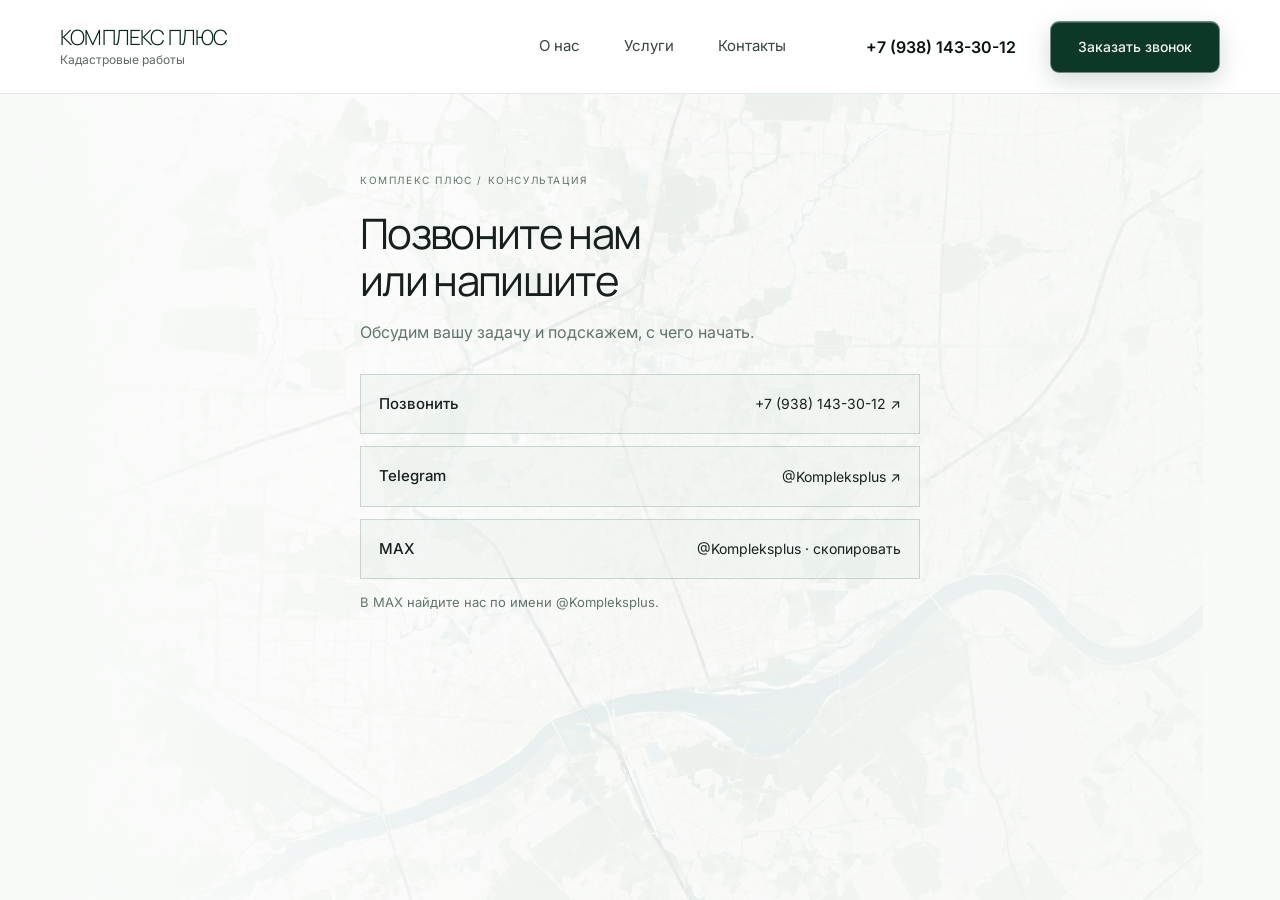
==== commit a0d5394c: "Remove documents navigation and improve contacts" ====
--- a/PythonProject1/complex-plus/consultation.html
+++ b/PythonProject1/complex-plus/consultation.html
@@ -29,7 +29,6 @@
         <nav class="navigation" aria-label="Основная навигация">
             <a href="index.html#about" class="navigation__link">О нас</a>
             <a href="index.html#services" class="navigation__link">Услуги</a>
-            <a href="index.html#documents" class="navigation__link">Документы</a>
             <a href="index.html#contacts" class="navigation__link">Контакты</a>
         </nav>
 
--- a/PythonProject1/complex-plus/css/service-directions.css
+++ b/PythonProject1/complex-plus/css/service-directions.css
@@ -9,16 +9,25 @@
 .direction-nav a { font-size: 15px; padding: 8px 0; color: var(--text-soft); }
 .direction-nav a[aria-current="page"] { color: var(--green); border-bottom: 1px solid currentColor; }
 .direction-grid { display: grid; grid-template-columns: repeat(2, minmax(0,1fr)); gap: 20px; margin-top: 32px; }
-.direction-card { padding: 28px; border: 1px solid rgba(6,41,29,.15); background: rgba(248,250,248,.85); }
-.direction-card h2 { margin: 18px 0 14px; font-family: "Manrope", sans-serif; font-size: 28px; line-height: 1.2; font-weight: 400; }
-.direction-card p { font-size: 15px; line-height: 1.6; color: var(--text-soft); }
-.direction-card a { display: inline-flex; gap: 20px; margin-top: 24px; padding-bottom: 6px; border-bottom: 1px solid currentColor; }
+.direction-card { min-width: 0; padding: 0; border: 1px solid rgba(6,41,29,.15); background: rgba(248,250,248,.85); }
+.direction-card__summary { display: grid; grid-template-columns: 34px minmax(0,1fr) 22px; align-items: center; gap: 14px; min-height: 102px; padding: 24px 28px; cursor: pointer; list-style: none; }
+.direction-card__summary::-webkit-details-marker { display: none; }
+.direction-card__summary::marker { content: ""; }
+.direction-card__title { font-family: "Manrope", sans-serif; font-size: 23px; line-height: 1.25; font-weight: 400; }
+.direction-card__toggle { position: relative; width: 20px; height: 20px; color: var(--green); }
+.direction-card__toggle::before, .direction-card__toggle::after { content: ""; position: absolute; top: 9px; left: 2px; width: 16px; height: 1px; background: currentColor; transition: transform .25s ease; }
+.direction-card__toggle::after { transform: rotate(90deg); }
+.direction-card[open] .direction-card__toggle::after { transform: rotate(0); }
+.direction-card__content { padding: 0 28px 26px 76px; }
+.direction-card__content p { margin: 0; font-size: 15px; line-height: 1.65; color: var(--text-soft); }
+.direction-card__summary:focus-visible { outline: 2px solid var(--green); outline-offset: -4px; }
 .direction-back { display: inline-block; margin-top: 32px; font-size: 15px; }
 .direction-page a:focus-visible { outline: 2px solid var(--green); outline-offset: 5px; }
 @media (max-width:760px) {
     .direction-page { padding: 24px 0 48px; }
     .direction-intro { padding: 32px 0 24px; }
     .direction-grid { grid-template-columns: minmax(0,1fr); gap: 14px; }
-    .direction-card { padding: 24px; }
-    .direction-card h2 { font-size: 26px; }
+    .direction-card__summary { grid-template-columns: 28px minmax(0,1fr) 20px; gap: 10px; min-height: 82px; padding: 20px; }
+    .direction-card__title { font-size: 21px; }
+    .direction-card__content { padding: 0 20px 22px 58px; }
 }
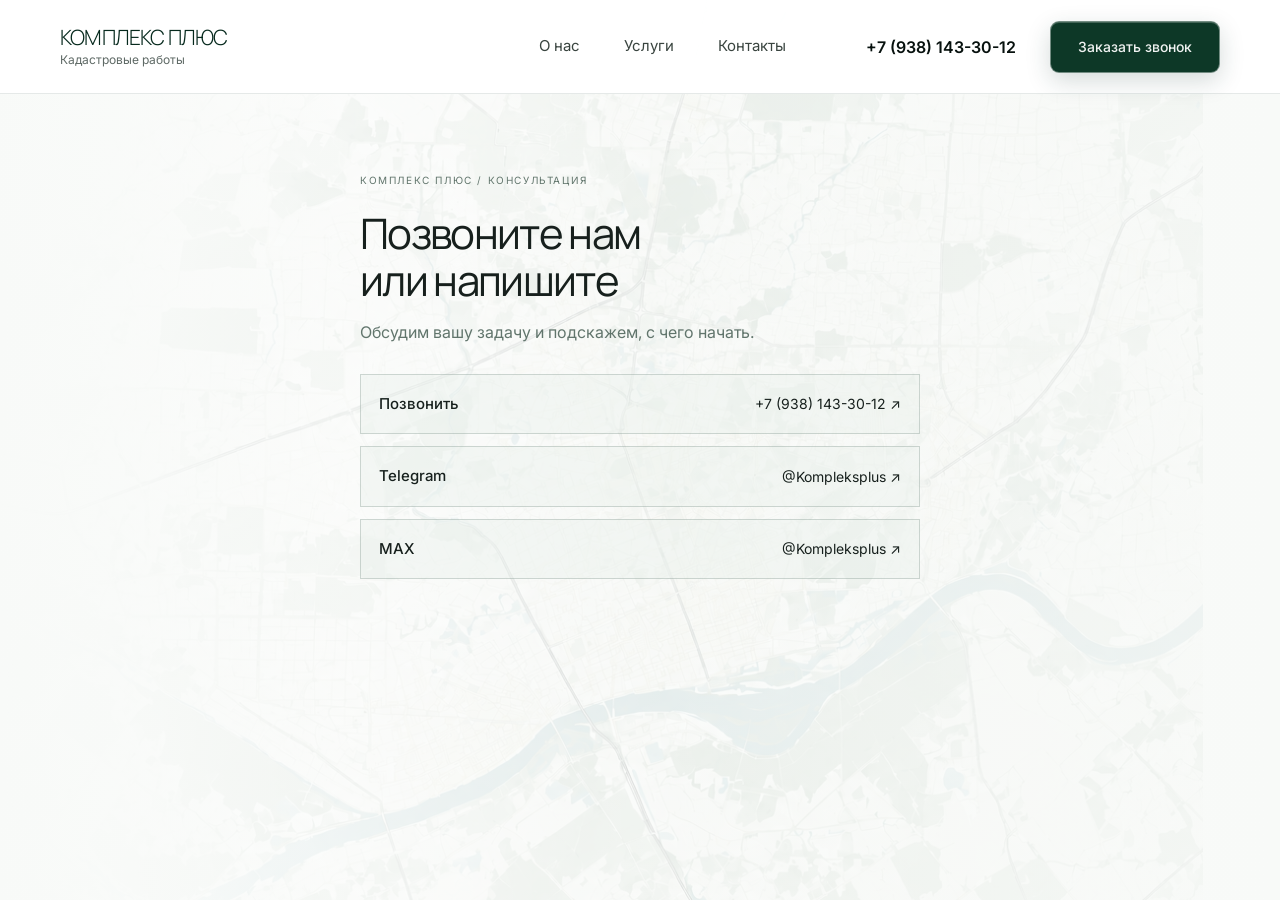
==== commit 39af19cb: "Link MAX profile and refine site copy" ====
--- a/PythonProject1/complex-plus/consultation.html
+++ b/PythonProject1/complex-plus/consultation.html
@@ -3,7 +3,7 @@
 <head>
     <meta charset="UTF-8">
     <meta name="viewport" content="width=device-width, initial-scale=1.0">
-    <title>Консультация — Комплекс Плюс</title>
+    <title>Консультация - Комплекс Плюс</title>
     <meta name="description" content="Позвоните нам или напишите в MAX и Telegram.">
     <link rel="preconnect" href="https://fonts.googleapis.com">
     <link rel="preconnect" href="https://fonts.gstatic.com" crossorigin>
@@ -21,7 +21,7 @@
     <div class="container header__inner">
 
         <!-- Возврат на главную страницу -->
-        <a href="index.html#home" class="logo" aria-label="Комплекс Плюс — главная страница">
+        <a href="index.html#home" class="logo" aria-label="Комплекс Плюс - главная страница">
             <span class="logo__title">КОМПЛЕКС ПЛЮС</span>
             <span class="logo__subtitle">Кадастровые работы</span>
         </a>
@@ -46,7 +46,7 @@
     </div>
 </header>
 <main class="container consultation-page" aria-label="Консультация">
-    <noscript><h1>Позвоните нам или напишите</h1><p><a href="tel:+79381433012">+7 (938) 143-30-12</a></p><p><a href="https://t.me/Kompleksplus">Telegram @Kompleksplus</a></p><p>MAX: @Kompleksplus</p></noscript>
+    <noscript><h1>Позвоните нам или напишите</h1><p><a href="tel:+79381433012">+7 (938) 143-30-12</a></p><p><a href="https://t.me/Kompleksplus">Telegram @Kompleksplus</a></p><p><a href="https://max.ru/u/f9LHodD0cOKSOaq5W45Uo2Mgb6s3G6D5n6Xa5hR9CXnhouzXzoUq7yEQfLc" target="_blank" rel="noopener noreferrer">MAX: @Kompleksplus</a></p></noscript>
 </main>
 <script src="js/mobile-menu.js"></script>
 <script src="js/page-transitions.js"></script>
--- a/PythonProject1/complex-plus/css/style.css
+++ b/PythonProject1/complex-plus/css/style.css
@@ -1241,7 +1241,7 @@
 
 
 /* =========================================================
-   HERO — FINAL VISUAL TUNING
+   HERO - FINAL VISUAL TUNING
    Только Hero. Существующая механика районов не удаляется.
    ========================================================= */
 
@@ -1616,7 +1616,7 @@
 
 
 /* =========================================================
-   HERO — STABILITY PATCH
+   HERO - STABILITY PATCH
    Только безопасные исправления Hero.
    ========================================================= */
 
@@ -1679,7 +1679,7 @@
 
 
 /* =========================================================
-   COMPLEX PLUS — GLOBAL CURSOR + FIXED PAGE SCROLL
+   COMPLEX PLUS - GLOBAL CURSOR + FIXED PAGE SCROLL
    ========================================================= */
 html.has-custom-scroll {
     scrollbar-width: none;
@@ -1762,7 +1762,7 @@
 }
 
 /* =========================================================
-   FINAL FIX — HERO MAP + DISTRICT MASK ALIGNMENT
+   FINAL FIX - HERO MAP + DISTRICT MASK ALIGNMENT
    Карта и canvas-маска имеют один и тот же viewport.
    ========================================================= */
 .hero__map-image,
@@ -1805,7 +1805,7 @@
 }
 
 /* =========================================================
-   ABOUT — CLEAN ASSEMBLY
+   ABOUT - CLEAN ASSEMBLY
    ========================================================= */
 
 .about-section {
@@ -2577,7 +2577,7 @@
         opacity: .10;
     }
 }
-/* HEADER V2 — shared visual language; Hero/loader untouched */
+/* HEADER V2 - shared visual language; Hero/loader untouched */
 .site-header.header{
     height:82px;
     background:rgba(251,252,250,.86);
@@ -2640,7 +2640,7 @@
 .site-header .mobile-menu{border:0;border-radius:0}
 
 /* =========================================================
-   HERO — SERVICE CARDS
+   HERO - SERVICE CARDS
    ========================================================= */
 .hero__quick-links {
     position: absolute;
@@ -2766,7 +2766,7 @@
     .hero-service-card__svg { right: 8px; width: 50px; height: 48px; }
     .hero-service-card__arrow { left: 13px; bottom: 11px; }
 }
-/* HERO SERVICE CARDS — SMOOTH HOVER */
+/* HERO SERVICE CARDS - SMOOTH HOVER */
 .hero-service-card {
     transition:
         transform .75s cubic-bezier(.16, 1, .3, 1),
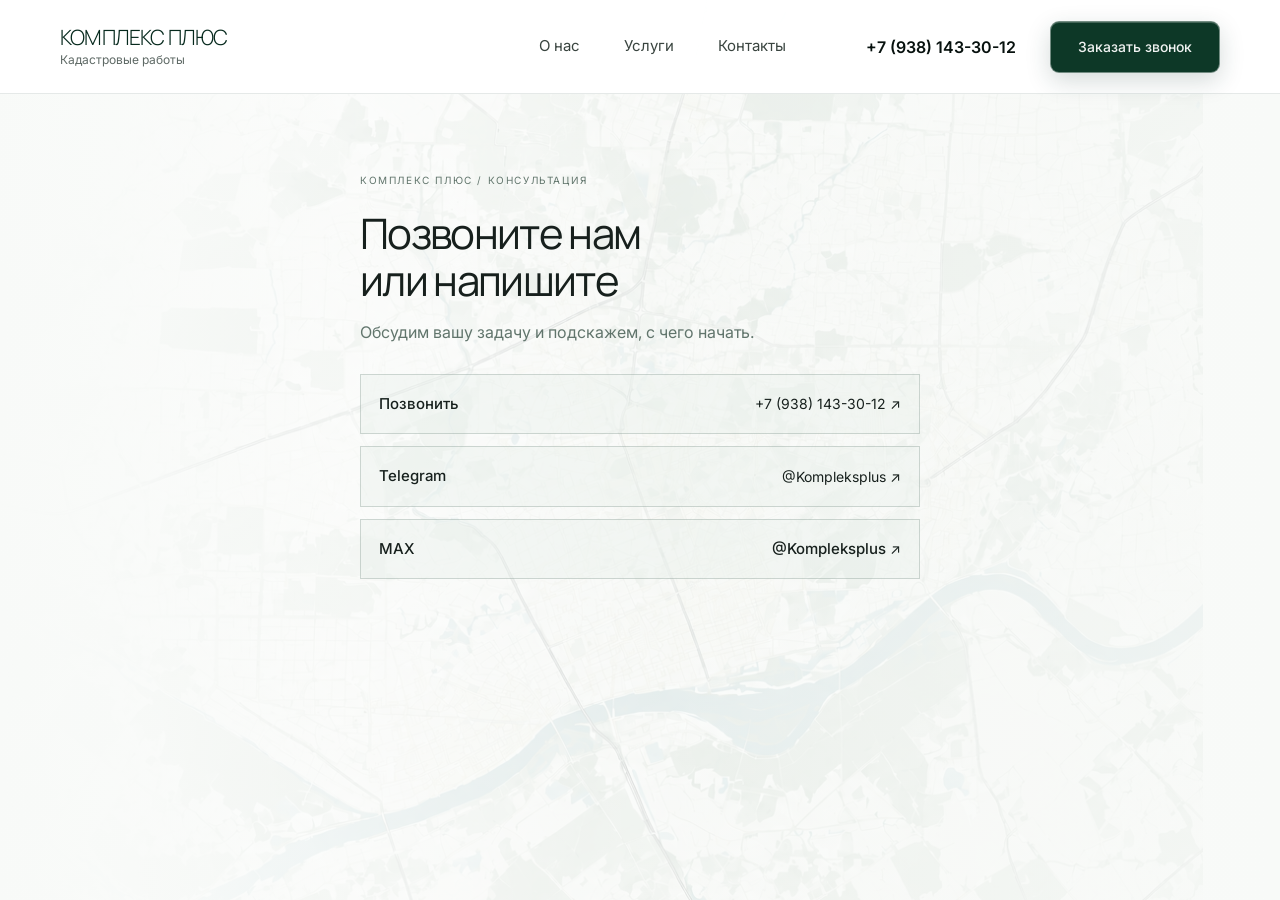
==== commit 84b3e5be: "Emphasize MAX handle" ====
--- a/PythonProject1/complex-plus/consultation.html
+++ b/PythonProject1/complex-plus/consultation.html
@@ -46,7 +46,7 @@
     </div>
 </header>
 <main class="container consultation-page" aria-label="Консультация">
-    <noscript><h1>Позвоните нам или напишите</h1><p><a href="tel:+79381433012">+7 (938) 143-30-12</a></p><p><a href="https://t.me/Kompleksplus">Telegram @Kompleksplus</a></p><p><a href="https://max.ru/u/f9LHodD0cOKSOaq5W45Uo2Mgb6s3G6D5n6Xa5hR9CXnhouzXzoUq7yEQfLc" target="_blank" rel="noopener noreferrer">MAX: @Kompleksplus</a></p></noscript>
+    <noscript><h1>Позвоните нам или напишите</h1><p><a href="tel:+79381433012">+7 (938) 143-30-12</a></p><p><a href="https://t.me/Kompleksplus">Telegram @Kompleksplus</a></p><p><a href="https://max.ru/u/f9LHodD0cOKSOaq5W45Uo2Mgb6s3G6D5n6Xa5hR9CXnhouzXzoUq7yEQfLc" target="_blank" rel="noopener noreferrer">MAX: <strong>@Kompleksplus</strong></a></p></noscript>
 </main>
 <script src="js/mobile-menu.js"></script>
 <script src="js/page-transitions.js"></script>
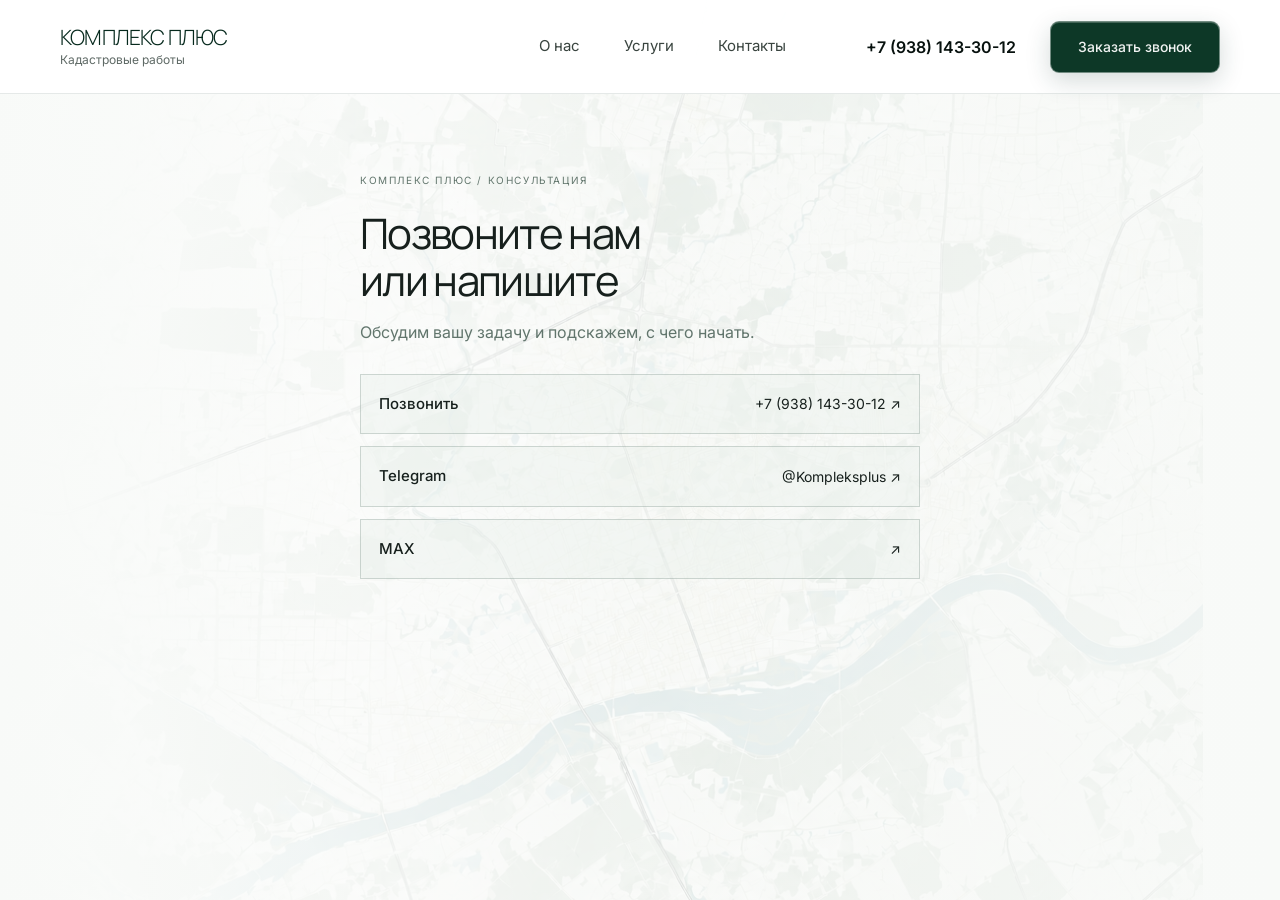
==== commit 7708d7b5: "Remove MAX username from contact labels" ====
--- a/PythonProject1/complex-plus/consultation.html
+++ b/PythonProject1/complex-plus/consultation.html
@@ -46,7 +46,7 @@
     </div>
 </header>
 <main class="container consultation-page" aria-label="Консультация">
-    <noscript><h1>Позвоните нам или напишите</h1><p><a href="tel:+79381433012">+7 (938) 143-30-12</a></p><p><a href="https://t.me/Kompleksplus">Telegram @Kompleksplus</a></p><p><a href="https://max.ru/u/f9LHodD0cOKSOaq5W45Uo2Mgb6s3G6D5n6Xa5hR9CXnhouzXzoUq7yEQfLc" target="_blank" rel="noopener noreferrer">MAX: <strong>@Kompleksplus</strong></a></p></noscript>
+    <noscript><h1>Позвоните нам или напишите</h1><p><a href="tel:+79381433012">+7 (938) 143-30-12</a></p><p><a href="https://t.me/Kompleksplus">Telegram @Kompleksplus</a></p><p><a href="https://max.ru/u/f9LHodD0cOKSOaq5W45Uo2Mgb6s3G6D5n6Xa5hR9CXnhouzXzoUq7yEQfLc" target="_blank" rel="noopener noreferrer">MAX</a></p></noscript>
 </main>
 <script src="js/mobile-menu.js"></script>
 <script src="js/page-transitions.js"></script>
